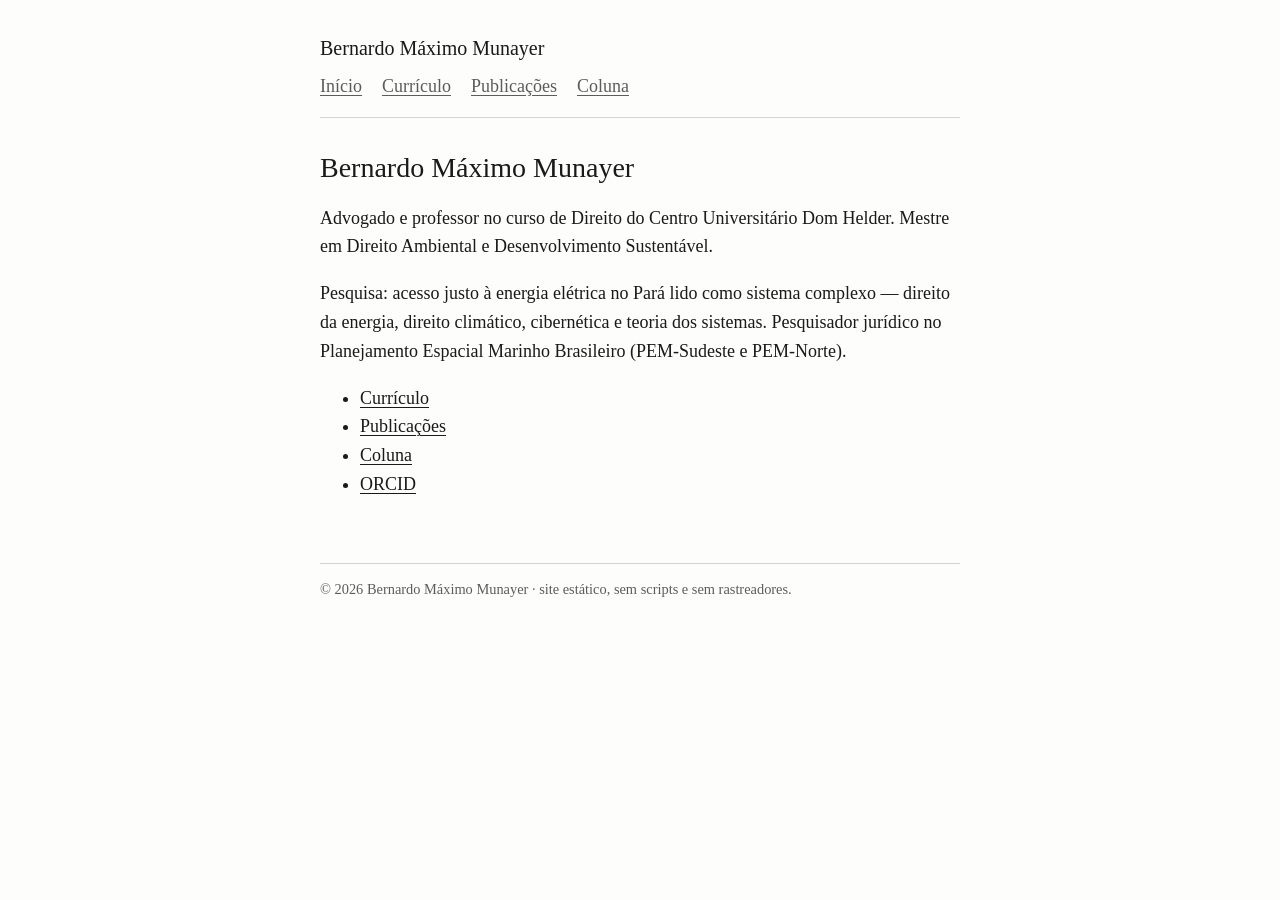
==== index.html @ c739f6ad "publicação 2026-11-04T20:54Z" ====
<!doctype html>
<html lang="pt-BR">
<head>
<meta charset="utf-8">
<meta name="viewport" content="width=device-width, initial-scale=1">
<meta http-equiv="Content-Security-Policy" content="default-src 'none'; style-src 'self'; img-src 'self'; font-src 'self'; base-uri 'none'; form-action 'none'">
<meta name="referrer" content="no-referrer">
<meta name="description" content="Professor de Direito, pesquisador em direito ambiental, energia e sistemas complexos.">
<title>Início · Bernardo Máximo Munayer</title>
<link rel="stylesheet" href="/estilo.css">
<link rel="alternate" type="application/rss+xml" title="Coluna" href="/coluna/feed.xml">
</head>
<body>
<header>
<p class="site"><a href="/">Bernardo Máximo Munayer</a></p>
<nav>
<a href="/">Início</a>
<a href="/curriculo/">Currículo</a>
<a href="/publicacoes/">Publicações</a>
<a href="/coluna/">Coluna</a>
</nav>
</header>
<main>
<h1 id="bernardo-máximo-munayer">Bernardo Máximo Munayer</h1>
<p>Advogado e professor no curso de Direito do Centro Universitário Dom Helder. Mestre em Direito Ambiental e Desenvolvimento Sustentável.</p>
<p>Pesquisa: acesso justo à energia elétrica no Pará lido como sistema complexo — direito da energia, direito climático, cibernética e teoria dos sistemas. Pesquisador jurídico no Planejamento Espacial Marinho Brasileiro (PEM-Sudeste e PEM-Norte).</p>
<ul>
<li><a href="/curriculo/">Currículo</a></li>
<li><a href="/publicacoes/">Publicações</a></li>
<li><a href="/coluna/">Coluna</a></li>
<li><a href="https://orcid.org/0009-0002-6176-2749" rel="noreferrer">ORCID</a></li>
</ul>
</main>
<footer>
<p>© 2026 Bernardo Máximo Munayer · site estático, sem scripts e sem rastreadores.</p>
</footer>
</body>
</html>
---- estilo.css ----
:root {
  --tinta: #1a1a1a;
  --suave: #5c5c5c;
  --linha: #d4d4d4;
  --papel: #fdfdfb;
  color-scheme: light dark;
}
@media (prefers-color-scheme: dark) {
  :root { --tinta: #e6e6e3; --suave: #a3a3a0; --linha: #3a3a3a; --papel: #141414; }
}
* { box-sizing: border-box; }
body {
  margin: 0 auto;
  max-width: 42rem;
  padding: 2rem 16px 4rem;
  background: var(--papel);
  color: var(--tinta);
  font: 1.125rem/1.6 "Times New Roman", Times, serif;
}
header { border-bottom: 1px solid var(--linha); margin-bottom: 2rem; padding-bottom: 1rem; }
.site { margin: 0 0 .5rem; font-size: 1.25rem; }
.site a { color: inherit; text-decoration: none; }
nav { display: flex; flex-wrap: wrap; gap: .25rem 1.25rem; }
nav a, .data { color: var(--suave); }
a { color: inherit; text-underline-offset: .15em; }
h1, h2, h3 { font-weight: normal; line-height: 1.25; }
h1 { font-size: 1.75rem; }
h2 { font-size: 1.35rem; margin-top: 2.25rem; }
code, pre { font-family: ui-monospace, Consolas, monospace; font-size: .9em; }
pre { overflow-x: auto; padding: .75rem; border: 1px solid var(--linha); }
blockquote { margin: 1rem 0; padding-left: 1rem; border-left: 2px solid var(--linha); color: var(--suave); }
hr { border: 0; border-top: 1px solid var(--linha); }
.lista { list-style: none; padding: 0; }
.lista li { margin: .35rem 0; }
.lista .data { display: inline-block; min-width: 6.5rem; }
footer { margin-top: 4rem; border-top: 1px solid var(--linha); color: var(--suave); font-size: .9rem; }
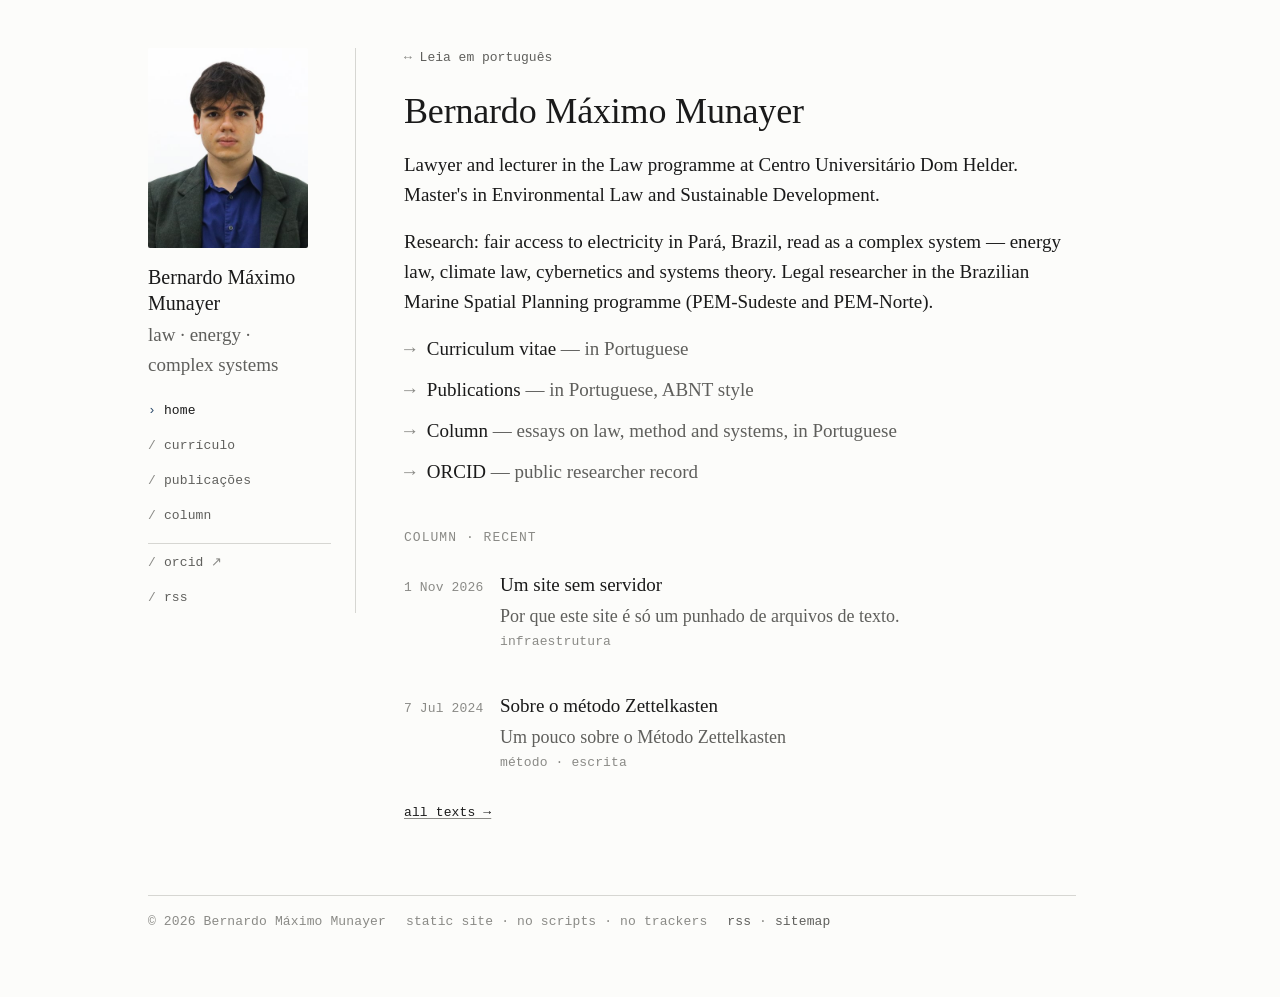
==== commit 3d727aba: "publicação 2026-11-20T21:31Z" ====
--- a/index.html
+++ b/index.html
@@ -1,38 +1,66 @@
 <!doctype html>
-<html lang="pt-BR">
+<html lang="en">
 <head>
 <meta charset="utf-8">
 <meta name="viewport" content="width=device-width, initial-scale=1">
 <meta http-equiv="Content-Security-Policy" content="default-src 'none'; style-src 'self'; img-src 'self'; font-src 'self'; base-uri 'none'; form-action 'none'">
 <meta name="referrer" content="no-referrer">
-<meta name="description" content="Professor de Direito, pesquisador em direito ambiental, energia e sistemas complexos.">
-<title>Início · Bernardo Máximo Munayer</title>
+<meta name="author" content="Bernardo Máximo Munayer">
+<meta name="description" content="Law lecturer and researcher in environmental law, energy and complex systems.">
+<meta property="og:type" content="website">
+<meta property="og:site_name" content="Bernardo Máximo Munayer">
+<meta property="og:title" content="Home">
+<meta property="og:description" content="Law lecturer and researcher in environmental law, energy and complex systems.">
+<meta property="og:url" content="https://bernardomunayer.com/">
+<meta property="og:locale" content="en_US">
+<link rel="canonical" href="https://bernardomunayer.com/">
+<link rel="alternate" hreflang="en" href="https://bernardomunayer.com/">
+<link rel="alternate" hreflang="pt-BR" href="https://bernardomunayer.com/pt/">
+<title>Home · Bernardo Máximo Munayer</title>
 <link rel="stylesheet" href="/estilo.css">
-<link rel="alternate" type="application/rss+xml" title="Coluna" href="/coluna/feed.xml">
+<link rel="alternate" type="application/rss+xml" title="Column · Bernardo Máximo Munayer" href="/coluna/feed.xml">
+<link rel="me" href="https://orcid.org/0009-0002-6176-2749">
 </head>
-<body>
-<header>
-<p class="site"><a href="/">Bernardo Máximo Munayer</a></p>
-<nav>
-<a href="/">Início</a>
-<a href="/curriculo/">Currículo</a>
-<a href="/publicacoes/">Publicações</a>
-<a href="/coluna/">Coluna</a>
+<body class="inicio">
+<a class="pular" href="#conteudo">Skip to content</a>
+<div class="pagina">
+<header class="aparato">
+<p class="retrato"><a href="/" tabindex="-1" aria-hidden="true"><img src="/imagens/bmmunayer_foto.jpg" alt="" width="160" height="200"></a></p>
+<p class="nome"><a href="/">Bernardo Máximo Munayer</a></p>
+<p class="lema">law · energy · complex systems</p>
+<nav aria-label="Seções">
+<ul>
+<li><a href="/" aria-current="page">home</a></li>
+<li><a href="/curriculo/">currículo</a></li>
+<li><a href="/publicacoes/">publicações</a></li>
+<li><a href="/coluna/">column</a></li>
+<li class="sep"><a class="externo" href="https://orcid.org/0009-0002-6176-2749" rel="me noreferrer">orcid</a></li>
+<li><a href="/coluna/feed.xml">rss</a></li>
+</ul>
 </nav>
 </header>
-<main>
-<h1 id="bernardo-máximo-munayer">Bernardo Máximo Munayer</h1>
-<p>Advogado e professor no curso de Direito do Centro Universitário Dom Helder. Mestre em Direito Ambiental e Desenvolvimento Sustentável.</p>
-<p>Pesquisa: acesso justo à energia elétrica no Pará lido como sistema complexo — direito da energia, direito climático, cibernética e teoria dos sistemas. Pesquisador jurídico no Planejamento Espacial Marinho Brasileiro (PEM-Sudeste e PEM-Norte).</p>
+<main id="conteudo">
+
+<p class="outra-lingua"><a href="/pt/" hreflang="pt-BR" lang="pt-BR">Leia em português</a></p>
+<h1>Bernardo Máximo Munayer</h1>
+<p>Lawyer and lecturer in the Law programme at Centro Universitário Dom Helder. Master&#x27;s in Environmental Law and Sustainable Development.</p>
+<p>Research: fair access to electricity in Pará, Brazil, read as a complex system — energy law, climate law, cybernetics and systems theory. Legal researcher in the Brazilian Marine Spatial Planning programme (PEM-Sudeste and PEM-Norte).</p>
 <ul>
-<li><a href="/curriculo/">Currículo</a></li>
-<li><a href="/publicacoes/">Publicações</a></li>
-<li><a href="/coluna/">Coluna</a></li>
-<li><a href="https://orcid.org/0009-0002-6176-2749" rel="noreferrer">ORCID</a></li>
+<li><a href="/curriculo/">Curriculum vitae</a> <em>— in Portuguese</em></li>
+<li><a href="/publicacoes/">Publications</a> <em>— in Portuguese, ABNT style</em></li>
+<li><a href="/coluna/">Column</a> <em>— essays on law, method and systems, in Portuguese</em></li>
+<li><a href="https://orcid.org/0009-0002-6176-2749" rel="noreferrer">ORCID</a> <em>— public researcher record</em></li>
 </ul>
+<span class="rotulo">Column · recent</span>
+<ul class="entradas"><li class="entrada"><time datetime="2026-11-01">1 Nov 2026</time> <a class="titulo" href="/coluna/2026-11-01-site-sem-servidor/">Um site sem servidor</a><p class="resumo">Por que este site é só um punhado de arquivos de texto.</p><p class="tema"><a href="/coluna/tema/infraestrutura/">infraestrutura</a></p></li>
+<li class="entrada"><time datetime="2024-07-07">7 Jul 2024</time> <a class="titulo" href="/coluna/2024-07-07-zettelkasten/">Sobre o método Zettelkasten</a><p class="resumo">Um pouco sobre o Método Zettelkasten</p><p class="tema"><a href="/coluna/tema/metodo/">método</a> · <a href="/coluna/tema/escrita/">escrita</a></p></li></ul>
+<p class="mono"><a href="/coluna/">all texts →</a></p>
 </main>
 <footer>
-<p>© 2026 Bernardo Máximo Munayer · site estático, sem scripts e sem rastreadores.</p>
+<p>© 2026 Bernardo Máximo Munayer</p>
+<p>static site · no scripts · no trackers</p>
+<p><a href="/coluna/feed.xml">rss</a> · <a href="/sitemap.xml">sitemap</a></p>
 </footer>
+</div>
 </body>
 </html>
--- a/estilo.css
+++ b/estilo.css
@@ -1,36 +1,205 @@
+/* estilo.css — bernardomunayer.com
+   Duas vozes: serifa (Times) para o texto corrido; monoespaçada para o aparato
+   (navegação, datas, rótulos, trilha, rodapé). Nenhuma fonte baixada: só as do sistema. */
+
 :root {
   --tinta: #1a1a1a;
-  --suave: #5c5c5c;
-  --linha: #d4d4d4;
-  --papel: #fdfdfb;
+  --suave: #5f5f5c;
+  --fraca: #8a8a86;
+  --linha: #d6d6d2;
+  --papel: #fcfcfa;
+  --fundo: #f4f4f1;          /* blocos: código, tabela, cabeçalho de texto */
+  --acento: #2b4a6b;         /* um só tom, usado com parcimônia */
+  --serifa: "Times New Roman", Times, "Liberation Serif", "Nimbus Roman", serif;
+  --mono: ui-monospace, "Cascadia Mono", Consolas, "Liberation Mono", Menlo, monospace;
   color-scheme: light dark;
 }
 @media (prefers-color-scheme: dark) {
-  :root { --tinta: #e6e6e3; --suave: #a3a3a0; --linha: #3a3a3a; --papel: #141414; }
-}
-* { box-sizing: border-box; }
+  :root {
+    --tinta: #e4e4e0; --suave: #a4a4a0; --fraca: #767672;
+    --linha: #333331; --papel: #121211; --fundo: #1a1a19; --acento: #9db7d4;
+  }
+}
+
+/* ---------- base ---------- */
+*, *::before, *::after { box-sizing: border-box; }
+html { -webkit-text-size-adjust: 100%; scroll-behavior: smooth; }
 body {
-  margin: 0 auto;
-  max-width: 42rem;
-  padding: 2rem 16px 4rem;
+  margin: 0;
   background: var(--papel);
   color: var(--tinta);
-  font: 1.125rem/1.6 "Times New Roman", Times, serif;
-}
-header { border-bottom: 1px solid var(--linha); margin-bottom: 2rem; padding-bottom: 1rem; }
-.site { margin: 0 0 .5rem; font-size: 1.25rem; }
-.site a { color: inherit; text-decoration: none; }
-nav { display: flex; flex-wrap: wrap; gap: .25rem 1.25rem; }
-nav a, .data { color: var(--suave); }
-a { color: inherit; text-underline-offset: .15em; }
-h1, h2, h3 { font-weight: normal; line-height: 1.25; }
-h1 { font-size: 1.75rem; }
-h2 { font-size: 1.35rem; margin-top: 2.25rem; }
-code, pre { font-family: ui-monospace, Consolas, monospace; font-size: .9em; }
-pre { overflow-x: auto; padding: .75rem; border: 1px solid var(--linha); }
-blockquote { margin: 1rem 0; padding-left: 1rem; border-left: 2px solid var(--linha); color: var(--suave); }
-hr { border: 0; border-top: 1px solid var(--linha); }
-.lista { list-style: none; padding: 0; }
-.lista li { margin: .35rem 0; }
-.lista .data { display: inline-block; min-width: 6.5rem; }
-footer { margin-top: 4rem; border-top: 1px solid var(--linha); color: var(--suave); font-size: .9rem; }
+  font: clamp(1.0625rem, 1rem + .3vw, 1.1875rem)/1.6 var(--serifa);
+  text-rendering: optimizeLegibility;
+}
+a { color: inherit; text-decoration-color: var(--fraca); text-underline-offset: .18em; text-decoration-thickness: 1px; }
+a:hover, a:focus-visible { text-decoration-color: currentColor; }
+:focus-visible { outline: 2px solid var(--acento); outline-offset: 2px; }
+::selection { background: var(--acento); color: var(--papel); }
+
+.mono, nav, .trilha, .meta, .data, time, .ano, footer, .rotulo, .vizinhos, .pular, .notas, .tema {
+  font-family: var(--mono);
+  font-size: .8125rem;
+  letter-spacing: .01em;
+}
+
+/* ---------- moldura: aparato à esquerda, texto à direita ---------- */
+.pagina {
+  display: grid;
+  grid-template-columns: minmax(0, 1fr);
+  gap: 1.5rem 3rem;
+  max-width: 64rem;
+  margin: 0 auto;
+  padding: 1.5rem 1.25rem 4rem;
+}
+@media (min-width: 60rem) {
+  .pagina { grid-template-columns: 13rem minmax(0, 42rem); padding-top: 3rem; }
+  .aparato { position: sticky; top: 3rem; align-self: start; }
+}
+
+.pular { position: absolute; left: -999px; top: 0; padding: .5rem 1rem; background: var(--papel); }
+.pular:focus { left: 1rem; z-index: 1; }
+
+/* ---------- aparato (cabeçalho + navegação) ---------- */
+.aparato { border-bottom: 1px solid var(--linha); padding-bottom: 1rem; }
+@media (min-width: 60rem) { .aparato { border-bottom: 0; border-right: 1px solid var(--linha); padding: 0 1.5rem 0 0; } }
+.retrato { margin: 0 0 1rem; }
+.retrato img { display: block; width: 100%; max-width: 10rem; height: auto; aspect-ratio: 4 / 5;
+  object-fit: cover; border-radius: 2px; background: var(--fundo); }
+@media (max-width: 59.99rem) {
+  .retrato { float: left; margin: .15rem 1rem 0 0; }
+  .retrato img { width: 4rem; }
+  .aparato nav { clear: left; padding-top: .25rem; }
+}
+.nome { margin: 0; font: 1.25rem/1.3 var(--serifa); }
+.nome a { text-decoration: none; }
+.lema { margin: .25rem 0 1rem; color: var(--suave); }
+
+nav ul { list-style: none; margin: 0; padding: 0; display: flex; flex-wrap: wrap; gap: .35rem 1.25rem; }
+@media (min-width: 60rem) { nav ul { flex-direction: column; gap: .4rem; } }
+nav a { text-decoration: none; color: var(--suave); }
+nav a::before { content: "/ "; color: var(--fraca); }
+nav a:hover, nav a:focus-visible { color: var(--tinta); }
+nav a[aria-current="page"] { color: var(--tinta); }
+nav a[aria-current="page"]::before { content: "› "; color: var(--acento); }
+nav .externo::after { content: " ↗"; color: var(--fraca); }
+@media (min-width: 60rem) { nav li.sep { border-top: 1px solid var(--linha); margin-top: .35rem; padding-top: .55rem; } }
+@media (max-width: 59.99rem) { nav li.sep { margin-left: .5rem; } }
+
+/* ---------- trilha (caminho) ---------- */
+.trilha { margin: 0 0 1.5rem; color: var(--fraca); }
+.trilha a { text-decoration: none; color: var(--suave); }
+.trilha a:hover { color: var(--tinta); }
+.trilha span { color: var(--tinta); }
+
+/* ---------- texto ---------- */
+main { min-width: 0; }
+main > :first-child { margin-top: 0; }
+h1, h2, h3, h4 { font-weight: normal; line-height: 1.25; text-wrap: balance; letter-spacing: -.005em; }
+h1 { font-size: clamp(1.75rem, 1.4rem + 1.2vw, 2.25rem); margin: 0 0 1rem; }
+h2 { font-size: 1.375rem; margin: 2.5rem 0 .75rem; padding-top: .75rem; border-top: 1px solid var(--linha); }
+h3 { font-size: 1.125rem; margin: 1.75rem 0 .5rem; }
+p, ul, ol { margin: 0 0 1rem; }
+p { text-wrap: pretty; }
+li { margin: .25rem 0; }
+li li { margin: .1rem 0; }
+strong { font-weight: bold; }
+hr { border: 0; border-top: 1px solid var(--linha); margin: 2.5rem 0; }
+blockquote { margin: 1.5rem 0; padding: .1rem 0 .1rem 1.25rem; border-left: 2px solid var(--acento); color: var(--suave); }
+blockquote p:last-child { margin-bottom: 0; }
+
+code, pre, kbd { font-family: var(--mono); font-size: .875em; }
+code { background: var(--fundo); padding: .1em .35em; border-radius: 2px; }
+pre { overflow-x: auto; padding: .9rem 1rem; margin: 1.25rem 0; background: var(--fundo); border: 1px solid var(--linha); line-height: 1.5; }
+pre code { background: none; padding: 0; font-size: .8125rem; }
+
+table { border-collapse: collapse; width: 100%; margin: 1.25rem 0; font-size: .95em; }
+th, td { text-align: left; vertical-align: top; padding: .45rem .6rem; border-bottom: 1px solid var(--linha); }
+th { font-family: var(--mono); font-size: .75rem; font-weight: normal; color: var(--suave); text-transform: uppercase; letter-spacing: .06em; }
+figure { margin: 1.5rem 0; }
+img { max-width: 100%; height: auto; display: block; }
+figcaption { margin-top: .5rem; color: var(--suave); font-size: .9em; }
+
+sup a { text-decoration: none; color: var(--acento); }
+.notas { margin-top: 3rem; padding-top: 1rem; border-top: 1px solid var(--linha); color: var(--suave); font-size: .875rem; }
+.notas ol { padding-left: 1.5rem; }
+.notas li { margin: .5rem 0; }
+.notas a { text-decoration: none; }
+
+/* ---------- rótulos de seção (mono, discretos) ---------- */
+.rotulo { display: block; margin: 2.5rem 0 .75rem; color: var(--fraca); text-transform: uppercase; letter-spacing: .08em; }
+.rotulo + h2 { margin-top: 0; border-top: 0; padding-top: 0; }
+
+/* ---------- início: mapa do site (a primeira lista da página inicial) ---------- */
+.fraca { color: var(--fraca); }
+.mapa, .inicio main > ul:not(.entradas) { list-style: none; padding: 0; margin: 0 0 1rem; }
+.mapa li, .inicio main > ul:not(.entradas) > li { margin: .6rem 0; padding-left: 1.5rem; text-indent: -1.5rem; }
+.mapa li::before, .inicio main > ul:not(.entradas) > li::before { content: "→ "; font-family: var(--mono); color: var(--fraca); }
+.inicio main > ul:not(.entradas) a { text-decoration: none; }
+.inicio main > ul:not(.entradas) a:hover { text-decoration: underline; }
+.inicio main > ul:not(.entradas) em { color: var(--suave); font-style: normal; }
+
+/* ---------- coluna: índice por ano ---------- */
+.ano { margin: 2rem 0 .5rem; color: var(--fraca); border-top: 1px solid var(--linha); padding-top: .75rem; }
+.ano:first-of-type { margin-top: .5rem; }
+.entradas { list-style: none; padding: 0; margin: 0; }
+.entrada { display: grid; grid-template-columns: 5rem minmax(0, 1fr); gap: .1rem 1rem; padding: .55rem 0; align-items: baseline; }
+.entrada time { color: var(--fraca); }
+.entrada .titulo { text-decoration: none; }
+.entrada .titulo:hover { text-decoration: underline; }
+.entrada .resumo { grid-column: 2; margin: 0; color: var(--suave); font-size: .95em; }
+.entrada .tema { grid-column: 2; color: var(--fraca); }
+.entrada .tema a { text-decoration: none; }
+.entrada .tema a:hover { text-decoration: underline; }
+@media (max-width: 36rem) {
+  .entrada { grid-template-columns: 1fr; }
+  .entrada .resumo, .entrada .tema { grid-column: 1; }
+}
+
+/* ---------- coluna: página de texto ---------- */
+.cabecalho { margin-bottom: 2rem; }
+.cabecalho .meta { margin: 0 0 .75rem; color: var(--suave); display: flex; flex-wrap: wrap; gap: .25rem 1rem; }
+.cabecalho .meta a { text-decoration: none; }
+.cabecalho .meta a:hover { text-decoration: underline; }
+.cabecalho h1 { margin-bottom: .5rem; }
+.cabecalho .resumo { margin: 0; color: var(--suave); font-size: 1.05em; font-style: italic; }
+.texto h2 { border-top: 0; padding-top: 0; }
+.texto > p:first-of-type::first-letter { font-size: 1em; } /* sem capitular: sobriedade */
+
+.sumario { margin: 0 0 2rem; padding: .9rem 1.1rem; background: var(--fundo); border: 1px solid var(--linha); }
+.sumario .rotulo { margin: 0 0 .4rem; }
+.sumario ol { margin: 0; padding-left: 1.25rem; font-size: .9em; }
+.sumario a { text-decoration: none; }
+.sumario a:hover { text-decoration: underline; }
+
+.vizinhos { display: grid; grid-template-columns: 1fr 1fr; gap: 1rem; margin-top: 3rem; padding-top: 1rem; border-top: 1px solid var(--linha); color: var(--suave); }
+.vizinhos a { text-decoration: none; color: var(--tinta); }
+.vizinhos a:hover { text-decoration: underline; }
+.vizinhos .prox { text-align: right; }
+.vizinhos small { display: block; color: var(--fraca); margin-bottom: .2rem; }
+
+.temas-lista { list-style: none; padding: 0; display: flex; flex-wrap: wrap; gap: .5rem 1.25rem; }
+
+/* ---------- rodapé ---------- */
+footer { grid-column: 1 / -1; margin-top: 2rem; padding-top: 1rem; border-top: 1px solid var(--linha); color: var(--fraca); display: flex; flex-wrap: wrap; gap: .25rem 1.25rem; }
+footer p { margin: 0; }
+footer a { text-decoration: none; color: var(--suave); }
+footer a:hover { color: var(--tinta); }
+
+/* ---------- outra língua (página que tem tradução feita à mão) ---------- */
+.outra-lingua { margin: 0 0 1.25rem; font-family: var(--mono); font-size: .8125rem; }
+.outra-lingua a { text-decoration: none; color: var(--suave); }
+.outra-lingua a::before { content: "↔ "; color: var(--fraca); }
+.outra-lingua a:hover { color: var(--tinta); }
+
+/* ---------- impressão (currículo em PDF pelo navegador) ---------- */
+@media print {
+  :root { --tinta: #000; --suave: #333; --fraca: #555; --linha: #999; --papel: #fff; --fundo: #fff; --acento: #000; }
+  body { font-size: 11pt; }
+  .pagina { display: block; max-width: none; padding: 0; }
+  .aparato nav, .trilha, .vizinhos, footer, .pular, .sumario, .outra-lingua { display: none; }
+  .aparato { border: 0; padding: 0; margin-bottom: 1rem; }
+  a { text-decoration: none; }
+  main a[href^="http"]::after { content: " (" attr(href) ")"; font-family: var(--mono); font-size: .75em; color: #555; }
+  h2 { break-after: avoid; }
+  li, blockquote, pre, tr { break-inside: avoid; }
+}
